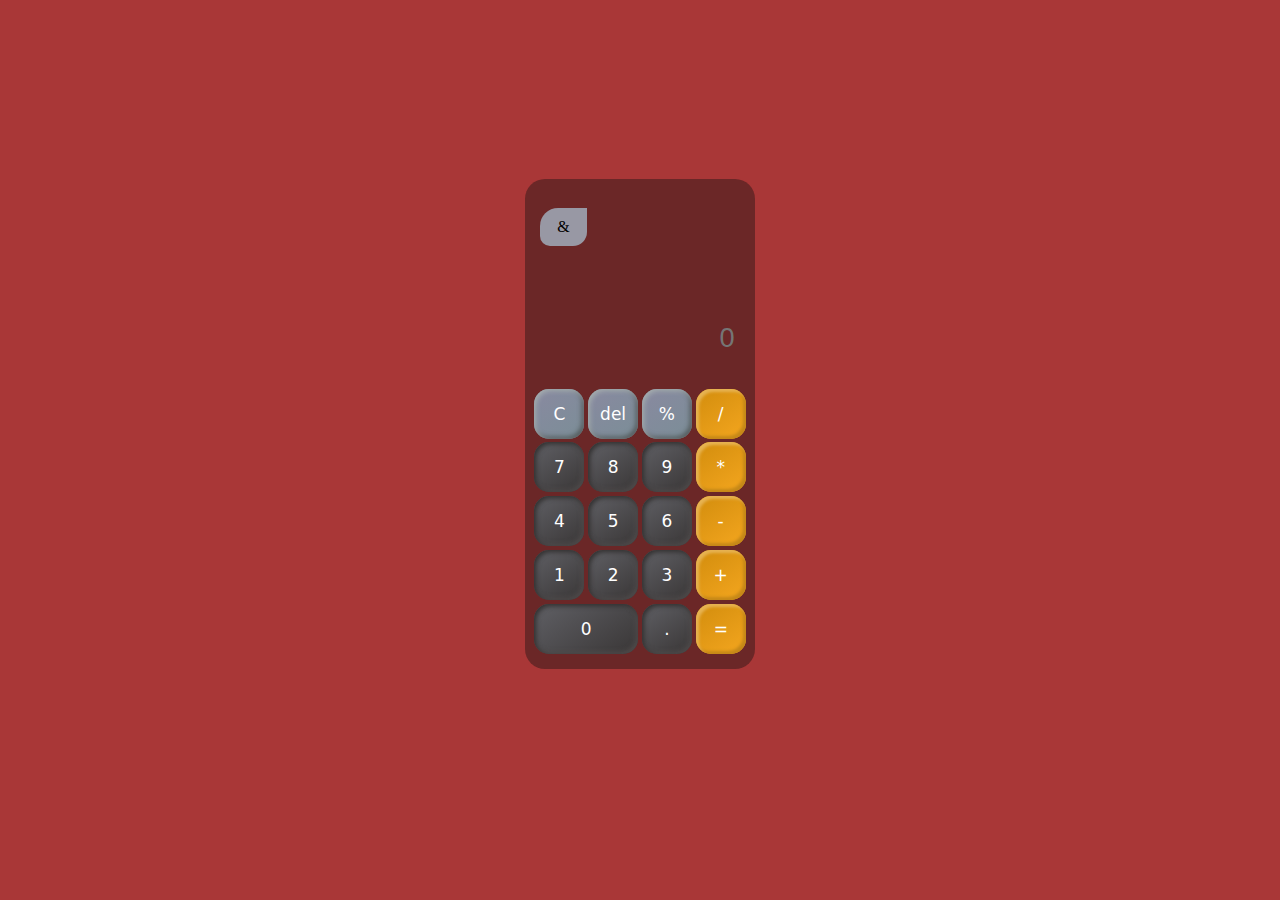
==== index.html @ f22c5f39 "done calculator with using eval function" ====
<!DOCTYPE html>
<html>
  <head>
    <title>My First PHP Page</title>
    <link rel="stylesheet" type="text/css" href="style.css" />
  </head>
  <body>
    <div id="screen">
      <div class="mode">&</div>
      <input type="text" id="screen-input" placeholder="0" />
      <div class="button-row">
        <button onclick="Clear()" class="grey-box button">C</button>
        <button onclick="Del()" class="grey-box button">del</button>
        <button onclick="button('%')" class="grey-box button">%</button>
        <button onclick="button('/')" class="orange-box button">/</button>
        <button onclick="button('7')" class="button">7</button>
        <button onclick="button('8')" class="button">8</button>
        <button onclick="button('9')" class="button">9</button>
        <button onclick="button('9')" class="orange-box button">*</button>
        <button onclick="button('4')" class="button">4</button>
        <button onclick="button('5')" class="button">5</button>
        <button onclick="button('6')" class="button">6</button>
        <button onclick="button('-')" class="orange-box button">-</button>
        <button onclick="button('1')" class="button">1</button>
        <button onclick="button('2')" class="button">2</button>
        <button onclick="button('3')" class="button">3</button>
        <button value="+" onclick="button('+')" class="orange-box button">
          +
        </button>
        <button
          onclick="button('0')"
          class="button"
          style="height: 50px; width: 104px"
          value="0"
        >
          0
        </button>
        <button onclick="button('.')" class="button">.</button>
        <button onclick="Calculate()" class="orange-box button">=</button>
      </div>
    </div>
    <script type="text/javascript" src="script.js"></script>
  </body>
</html>
---- style.css ----
body{
    display: flex;
    justify-content: center;
    margin-top: 14%;
    background-color: rgb(169, 55, 55);
}
#screen{
    height: 490px;
    width: 230px;
    background-color: rgba(14, 14, 16, 0.4);
    border-radius: 20px;
    display: flex;
    flex-direction: column;
    justify-content: space-around;
;
   
}
#screen-input{
    display: flex;
    justify-content: end;
    position: relative;
    top: 3%;
    left:5%;
    height: 70px;
    width: 196px;
  overflow: hidden;
  background-color:#6b2727 ;
    border:none;
    color: grey;
    font-size: 1.7rem;
    
}
input:focus {
    outline: none;
}
input[type="text"] {
    text-align: right;
  }
.mode{
    height: 38px;
    width: 47px;
    
    background-color: rgb(152, 152, 164);
    border-radius: 18px 0px 14px 10px;
    margin: 15px;
    display: flex;
   justify-content: center;
   align-items: center;
}

.button-row{
    display: flex;
    justify-content: center;
    width: 230px;
    flex-wrap: wrap;
   
}
button{  
    height: 50px;
    width: 50px;
    box-shadow:  inset 2px 2px 5px #323030,inset -2px -2px 5px #524e4e;
    background: linear-gradient(145deg, rgb(96, 96, 101), #393636);;
    border-radius: 15px;
    margin:1.9px;
    border:none;  
    color: white;
    font-size: 17px;
 
    font-family: system-ui, -apple-system, BlinkMacSystemFont, 'Segoe UI', Roboto, Oxygen, Ubuntu, Cantarell, 'Open Sans', 'Helvetica Neue', sans-serif;
}
#screen .grey-box{
   
    color: white;
    font-size: 17px;
    box-shadow:  inset 2px 2px 5px #a6afb0,inset -2px -2px 5px #4e5455;
    background: linear-gradient(145deg, rgb(137, 137, 160), #7b8e97);;
    
    font-family: system-ui, -apple-system, BlinkMacSystemFont, 'Segoe UI', Roboto, Oxygen, Ubuntu, Cantarell, 'Open Sans', 'Helvetica Neue', sans-serif;
}
.button-row .orange-box{
    box-shadow:  inset 3px 3px  3px rgb(231, 179, 82),inset -3px -3px 3px rgb(197, 136, 24) ;
    background: linear-gradient(145deg, rgb(210, 141, 13), rgb(244, 166, 31));;
}
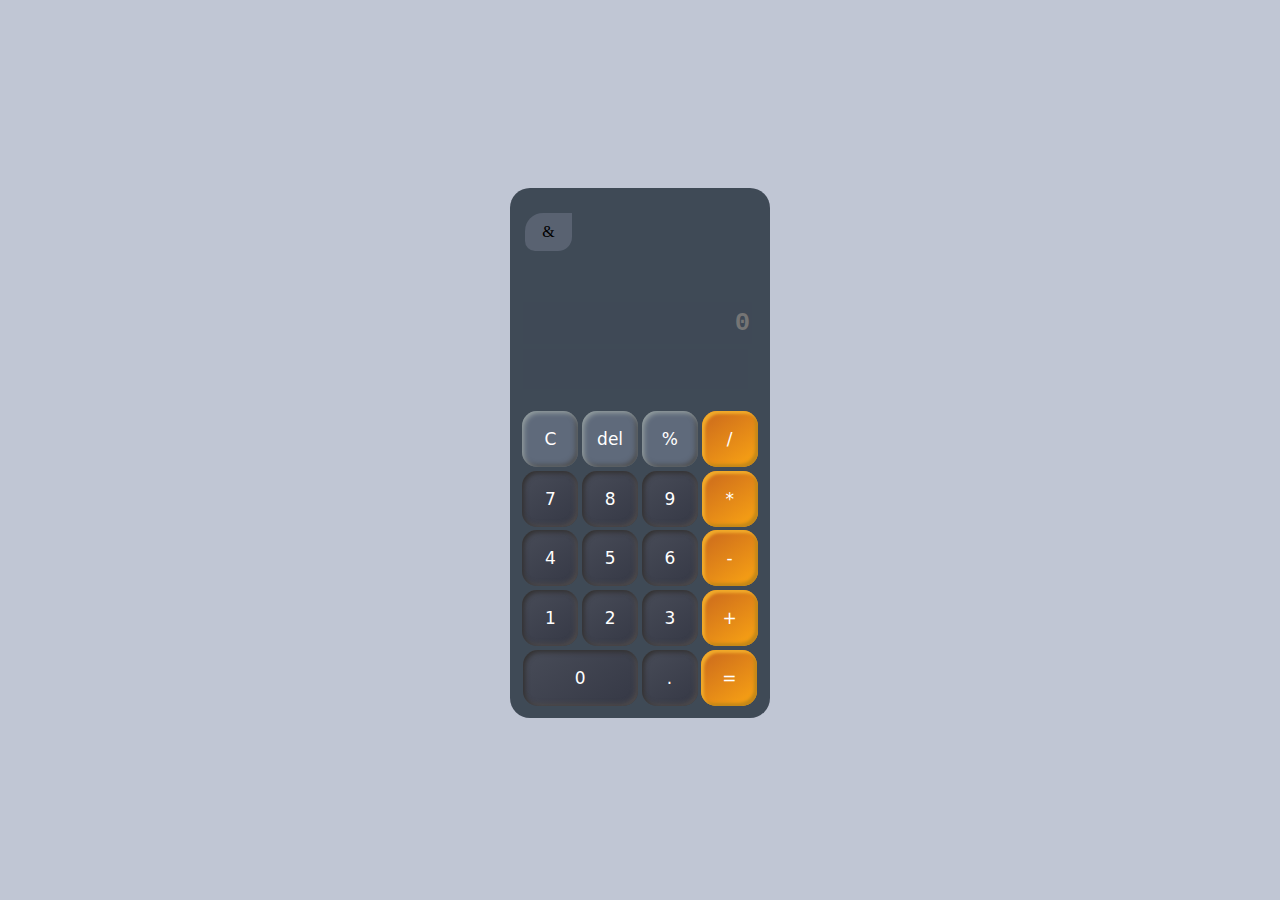
==== commit cd5a537f: "adding input output field" ====
--- a/index.html
+++ b/index.html
@@ -5,9 +5,12 @@
     <link rel="stylesheet" type="text/css" href="style.css" />
   </head>
   <body>
+
     <div id="screen">
       <div class="mode">&</div>
       <input type="text" id="screen-input" placeholder="0" />
+      <div id="screen-result" ></div>
+
       <div class="button-row">
         <button onclick="Clear()" class="grey-box button">C</button>
         <button onclick="Del()" class="grey-box button">del</button>
@@ -16,7 +19,7 @@
         <button onclick="button('7')" class="button">7</button>
         <button onclick="button('8')" class="button">8</button>
         <button onclick="button('9')" class="button">9</button>
-        <button onclick="button('9')" class="orange-box button">*</button>
+        <button onclick="button('*')" class="orange-box button">*</button>
         <button onclick="button('4')" class="button">4</button>
         <button onclick="button('5')" class="button">5</button>
         <button onclick="button('6')" class="button">6</button>
@@ -30,8 +33,7 @@
         <button
           onclick="button('0')"
           class="button"
-          style="height: 50px; width: 104px"
-          value="0"
+          style="height: 56px; width: 115px"
         >
           0
         </button>
@@ -39,6 +41,7 @@
         <button onclick="Calculate()" class="orange-box button">=</button>
       </div>
     </div>
+  
     <script type="text/javascript" src="script.js"></script>
   </body>
 </html>
--- a/style.css
+++ b/style.css
@@ -1,13 +1,17 @@
 body{
     display: flex;
     justify-content: center;
-    margin-top: 14%;
-    background-color: rgb(169, 55, 55);
+  
+ background-color: #c0c6d4;
+    background-size: cover;
+    position: relative;
+    top:20vh;
 }
+
 #screen{
-    height: 490px;
-    width: 230px;
-    background-color: rgba(14, 14, 16, 0.4);
+    height: 530px;
+    width: 260px;
+    background-color: rgba(49,60,72, 0.9);
     border-radius: 20px;
     display: flex;
     flex-direction: column;
@@ -21,13 +25,15 @@
     position: relative;
     top: 3%;
     left:5%;
-    height: 70px;
-    width: 196px;
-  overflow: hidden;
-  background-color:#6b2727 ;
+    height: 40px;
+    width: 225px;
+    overflow: hidden;
+    background-color: #3f4956;
     border:none;
-    color: grey;
-    font-size: 1.7rem;
+    color: rgb(166, 162, 162);
+    font-size: 1.6rem; 
+    font-family: 'Courier New', Courier, monospace;
+    font-weight: 600;
     
 }
 input:focus {
@@ -36,11 +42,28 @@
 input[type="text"] {
     text-align: right;
   }
+#screen-result{
+    display: flex;
+    justify-content: end;
+    position: relative;
+    
+    left:5%;
+    height:40px;
+    width: 225px;
+  overflow: hidden;
+background-color: #3f4956;
+    border:none;
+    color: white;
+    font-size: 2.5rem;
+    font-family: 'Courier New', Courier, monospace;
+
+   
+  }
 .mode{
     height: 38px;
     width: 47px;
     
-    background-color: rgb(152, 152, 164);
+    background-color: #596271;
     border-radius: 18px 0px 14px 10px;
     margin: 15px;
     display: flex;
@@ -51,20 +74,21 @@
 .button-row{
     display: flex;
     justify-content: center;
-    width: 230px;
+    width: 260px;
     flex-wrap: wrap;
    
 }
 button{  
-    height: 50px;
-    width: 50px;
+    height: 56px;
+    width: 56px;
     box-shadow:  inset 2px 2px 5px #323030,inset -2px -2px 5px #524e4e;
-    background: linear-gradient(145deg, rgb(96, 96, 101), #393636);;
+    background: linear-gradient(145deg, rgb(72, 76, 88),rgb(53, 56, 69));;
     border-radius: 15px;
     margin:1.9px;
     border:none;  
     color: white;
     font-size: 17px;
+    cursor: pointer;
  
     font-family: system-ui, -apple-system, BlinkMacSystemFont, 'Segoe UI', Roboto, Oxygen, Ubuntu, Cantarell, 'Open Sans', 'Helvetica Neue', sans-serif;
 }
@@ -72,12 +96,12 @@
    
     color: white;
     font-size: 17px;
-    box-shadow:  inset 2px 2px 5px #a6afb0,inset -2px -2px 5px #4e5455;
-    background: linear-gradient(145deg, rgb(137, 137, 160), #7b8e97);;
+    box-shadow:  inset 2px 2px 5px #97a2a3,inset -2px -2px 5px #484848;
+    background: linear-gradient(145deg, #5f6a7b, #5f6a7b);;
     
     font-family: system-ui, -apple-system, BlinkMacSystemFont, 'Segoe UI', Roboto, Oxygen, Ubuntu, Cantarell, 'Open Sans', 'Helvetica Neue', sans-serif;
 }
 .button-row .orange-box{
-    box-shadow:  inset 3px 3px  3px rgb(231, 179, 82),inset -3px -3px 3px rgb(197, 136, 24) ;
-    background: linear-gradient(145deg, rgb(210, 141, 13), rgb(244, 166, 31));;
+    box-shadow:  inset 3px 3px  3px rgb(241, 171, 42),inset -3px -3px 3px rgb(197, 136, 24) ;
+    background: linear-gradient(145deg, #ca681d, rgb(251, 166, 19));;
 }
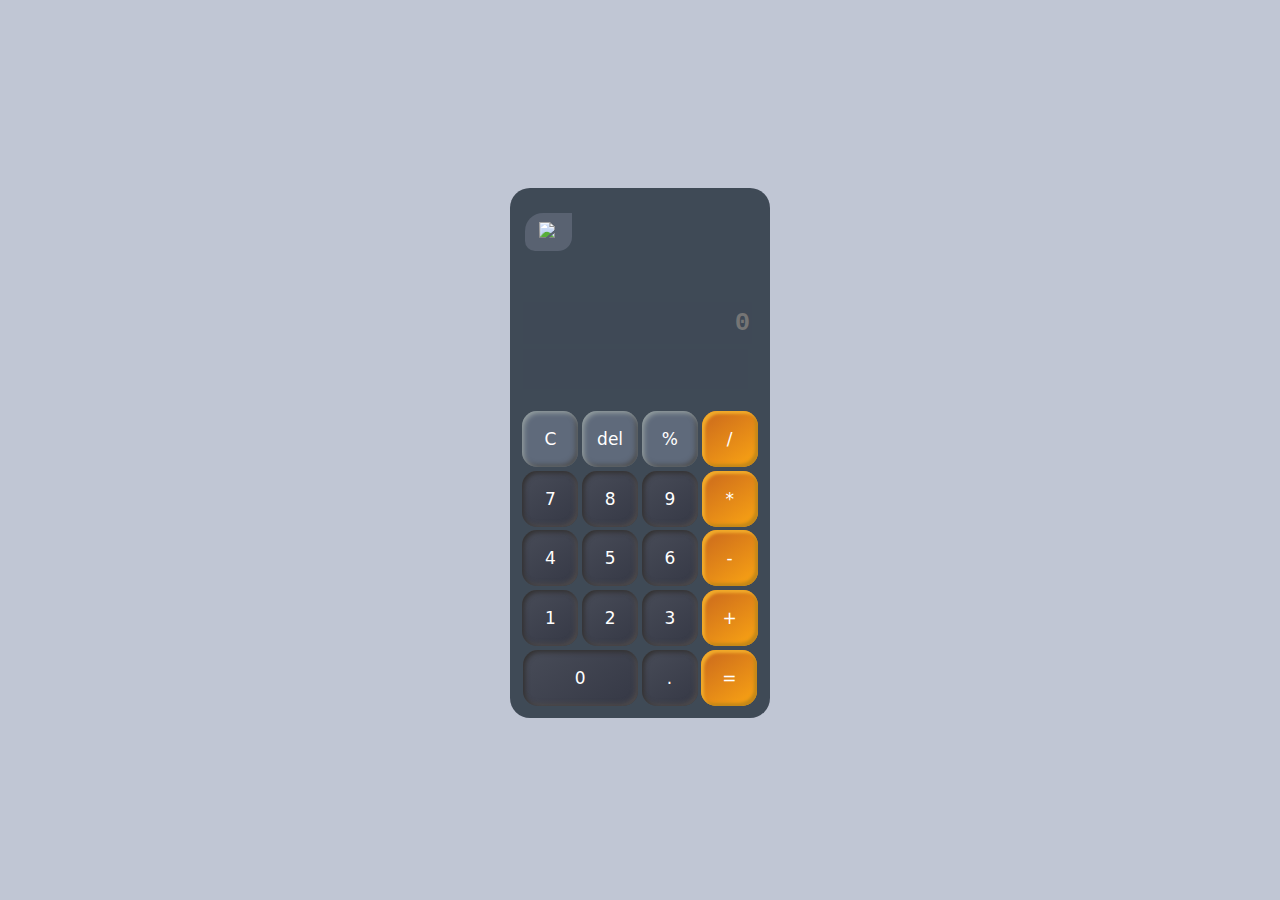
==== commit 67f442e2: "add dark and light mode" ====
--- a/index.html
+++ b/index.html
@@ -7,7 +7,7 @@
   <body>
 
     <div id="screen">
-      <div class="mode">&</div>
+      <div id="mode"><img src="https://cdn-icons-png.flaticon.com/512/439/439842.png" id ="theme" alt="sun"> </div>
       <input type="text" id="screen-input" placeholder="0" />
       <div id="screen-result" ></div>
 
--- a/style.css
+++ b/style.css
@@ -1,11 +1,14 @@
 body{
     display: flex;
     justify-content: center;
-  
- background-color: #c0c6d4;
+    background-color: #c0c6d4;
+    transition: all 0.3s ease-in-out;
     background-size: cover;
     position: relative;
     top:20vh;
+}
+body.dark{
+    background-color: #181819;
 }
 
 #screen{
@@ -16,7 +19,13 @@
     display: flex;
     flex-direction: column;
     justify-content: space-around;
+    transition: all 0.3s ease-in-out;
 ;
+   
+}
+
+#screen.dark{
+    background-color: rgba(255, 255, 255, 0.9);
    
 }
 #screen-input{
@@ -34,8 +43,14 @@
     font-size: 1.6rem; 
     font-family: 'Courier New', Courier, monospace;
     font-weight: 600;
+    transition: all 0.3s ease-in-out;
     
 }
+#screen-input.dark{
+    background-color: #e8e8e8;
+    color:#323030;
+}
+
 input:focus {
     outline: none;
 }
@@ -45,24 +60,29 @@
 #screen-result{
     display: flex;
     justify-content: end;
-    position: relative;
-    
+    position: relative; 
+    transition: all 0.3s ease-in-out;
     left:5%;
     height:40px;
     width: 225px;
-  overflow: hidden;
-background-color: #3f4956;
+    overflow: hidden;
+    background-color: #3f4956;
     border:none;
     color: white;
     font-size: 2.5rem;
     font-family: 'Courier New', Courier, monospace;
+}
 
-   
-  }
-.mode{
+
+#screen-result.dark{
+        background-color: #e8e8e8;
+        color: black;
+      
+ }
+
+#mode{
     height: 38px;
     width: 47px;
-    
     background-color: #596271;
     border-radius: 18px 0px 14px 10px;
     margin: 15px;
@@ -70,6 +90,12 @@
    justify-content: center;
    align-items: center;
 }
+#mode img{
+    height: 20px;
+    width: 20px;
+}
+
+
 
 .button-row{
     display: flex;
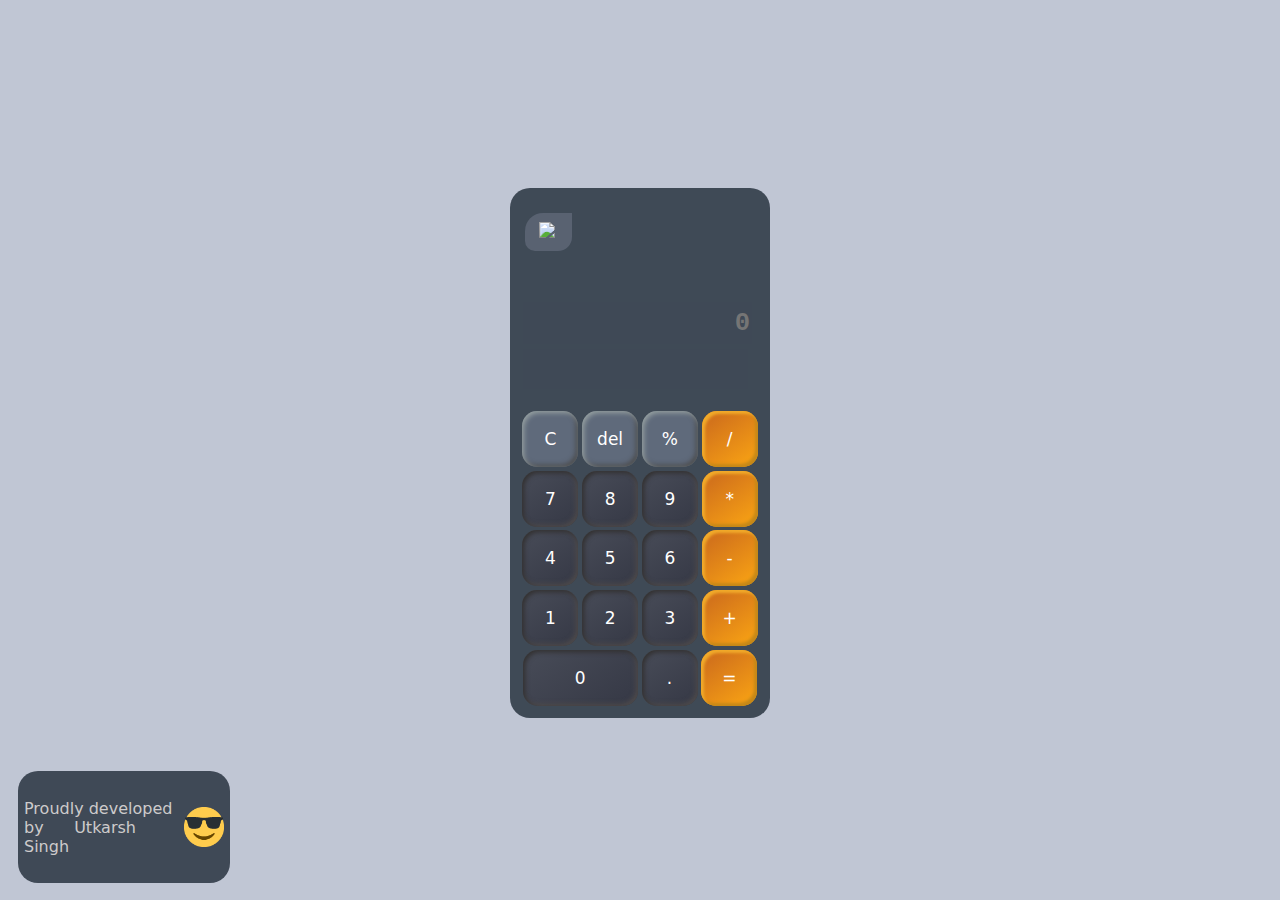
==== commit 5a5f4b9b: "done with my project" ====
--- a/index.html
+++ b/index.html
@@ -5,13 +5,18 @@
     <link rel="stylesheet" type="text/css" href="style.css" />
   </head>
   <body>
+    <div id="owner" >
+      Proudly developed by &nbsp;&nbsp;&nbsp;&nbsp; Utkarsh Singh
+      <img src="[data-uri]" alt="" style = "height: 40px;">
+
+    </div>
 
     <div id="screen">
       <div id="mode"><img src="https://cdn-icons-png.flaticon.com/512/439/439842.png" id ="theme" alt="sun"> </div>
       <input type="text" id="screen-input" placeholder="0" />
       <div id="screen-result" ></div>
 
-      <div class="button-row">
+      <div id="button-row">
         <button onclick="Clear()" class="grey-box button">C</button>
         <button onclick="Del()" class="grey-box button">del</button>
         <button onclick="button('%')" class="grey-box button">%</button>
--- a/style.css
+++ b/style.css
@@ -87,23 +87,27 @@
     border-radius: 18px 0px 14px 10px;
     margin: 15px;
     display: flex;
-   justify-content: center;
-   align-items: center;
+    justify-content: center;
+    align-items: center;
 }
 #mode img{
     height: 20px;
     width: 20px;
 }
+#mode.dark{
+    background-color:rgba(89,98,113, 0.7);
+}
 
 
 
-.button-row{
+#button-row{
     display: flex;
     justify-content: center;
     width: 260px;
     flex-wrap: wrap;
    
 }
+
 button{  
     height: 56px;
     width: 56px;
@@ -118,6 +122,7 @@
  
     font-family: system-ui, -apple-system, BlinkMacSystemFont, 'Segoe UI', Roboto, Oxygen, Ubuntu, Cantarell, 'Open Sans', 'Helvetica Neue', sans-serif;
 }
+
 #screen .grey-box{
    
     color: white;
@@ -127,7 +132,48 @@
     
     font-family: system-ui, -apple-system, BlinkMacSystemFont, 'Segoe UI', Roboto, Oxygen, Ubuntu, Cantarell, 'Open Sans', 'Helvetica Neue', sans-serif;
 }
-.button-row .orange-box{
+#button-row .orange-box{
     box-shadow:  inset 3px 3px  3px rgb(241, 171, 42),inset -3px -3px 3px rgb(197, 136, 24) ;
     background: linear-gradient(145deg, #ca681d, rgb(251, 166, 19));;
 }
+#button-row.dark button{
+    box-shadow:  inset 2px 2px 5px rgb(206, 203, 203),inset -2px -2px 5px rgb(230, 224, 224);
+    border:2px solid rgb(235, 230, 230);
+    background: linear-gradient(145deg, rgb(248, 246, 246),rgb(230, 224, 224));;
+    color: black;
+    
+}
+#button-row.dark .grey-box{
+    color: white;
+    font-size: 17px;
+    box-shadow:  inset 2px 2px 5px #97a2a3,inset -2px -2px 5px #484848;
+    background: linear-gradient(145deg, #6c727a, #8c9299);;
+    border: none;
+    color: black;
+    font-family: system-ui, -apple-system, BlinkMacSystemFont, 'Segoe UI', Roboto, Oxygen, Ubuntu, Cantarell, 'Open Sans', 'Helvetica Neue', sans-serif;
+    
+}
+#button-row.dark .orange-box{
+    box-shadow:  inset 3px 3px  3px rgb(241, 171, 42),inset -3px -3px 3px rgb(197, 136, 24) ;
+    background: linear-gradient(145deg, #ca681d, rgb(251, 166, 19));
+    color: white;
+    border:none;
+}
+#owner{
+    transition: all 0.3s ease-in-out;
+    height: 100px;
+    display: flex;
+    justify-content: center;
+    background-color: #3f4956;
+    color: rgb(205, 203, 203);
+    align-items: center;
+    padding: 6px; width:200px; 
+    position: absolute;
+    left:10px; top:110%;
+    border-radius: 20px;
+    font-family: system-ui, -apple-system, BlinkMacSystemFont, 'Segoe UI', Roboto, Oxygen, Ubuntu, Cantarell, 'Open Sans', 'Helvetica Neue', sans-serif;
+}
+#owner.dark{
+    background-color: rgba(255, 255, 255, 0.9);
+    color: rgb(19, 19, 19);
+}
